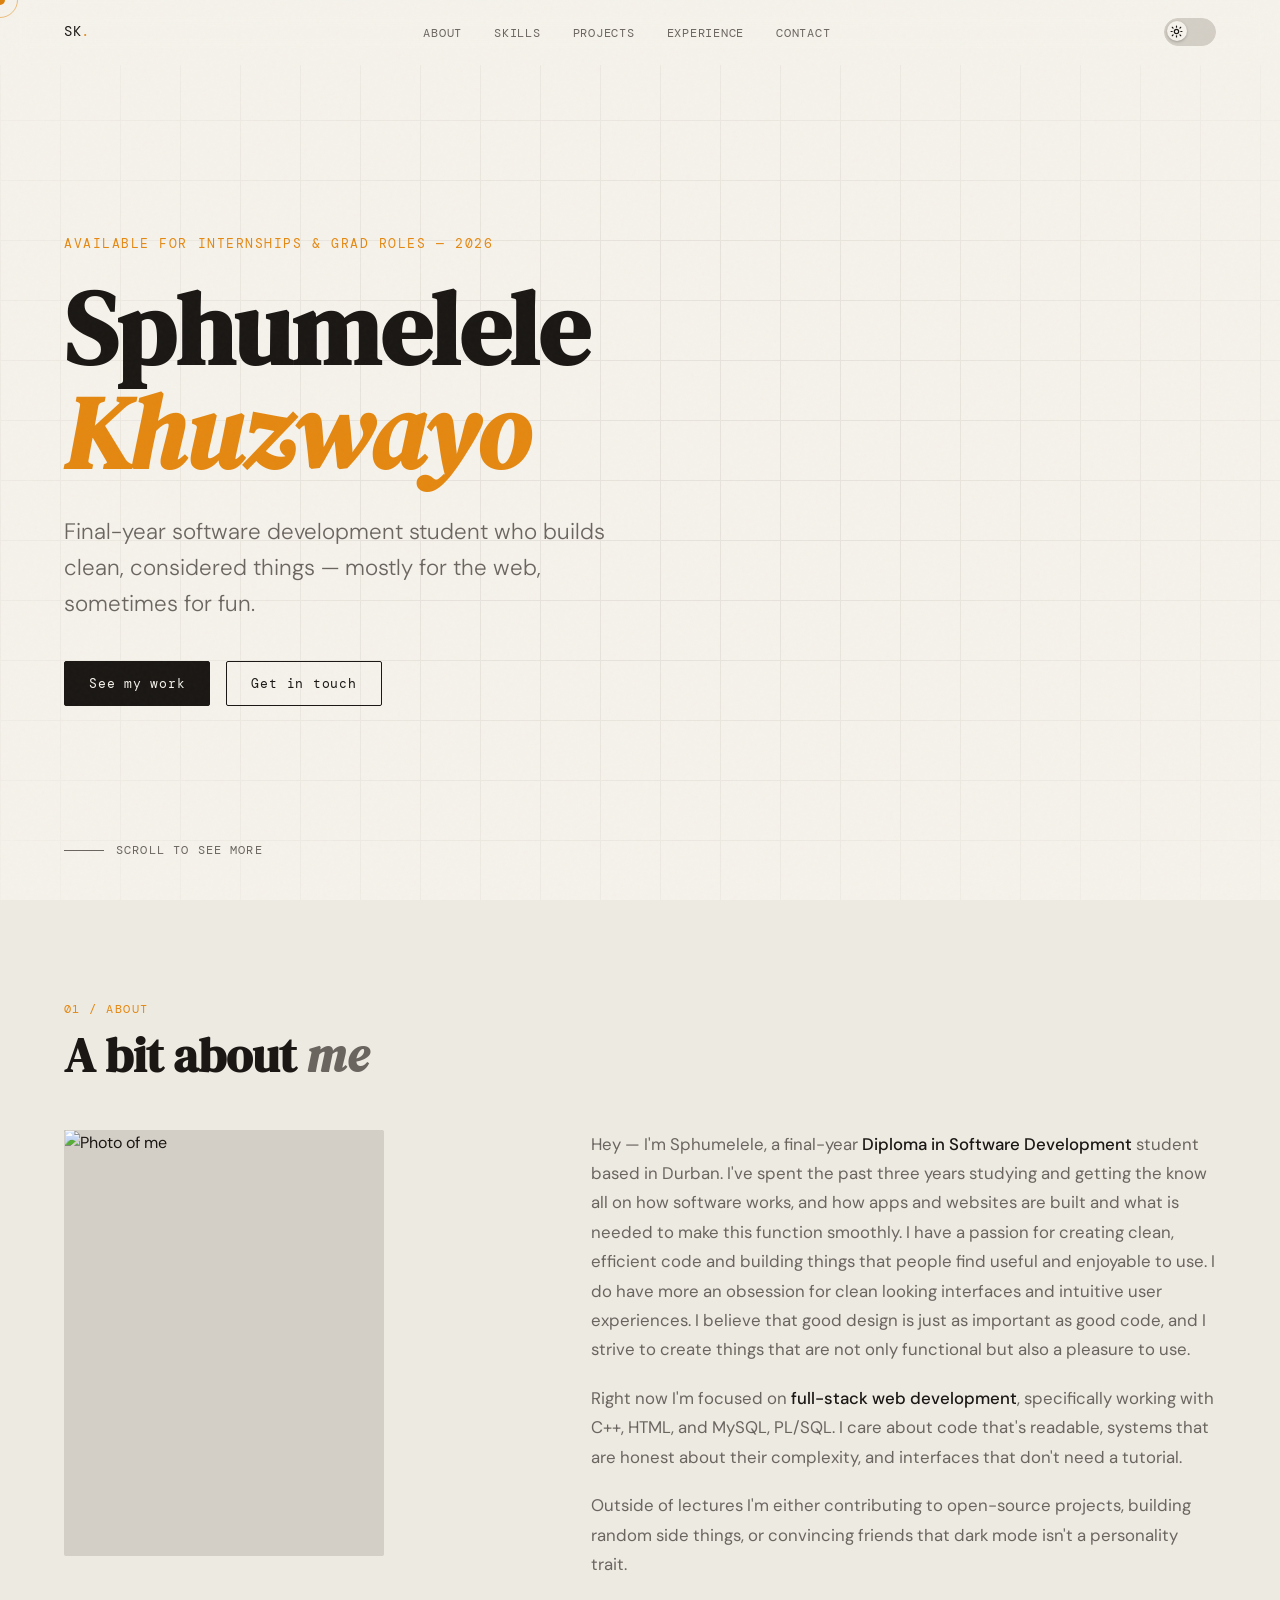
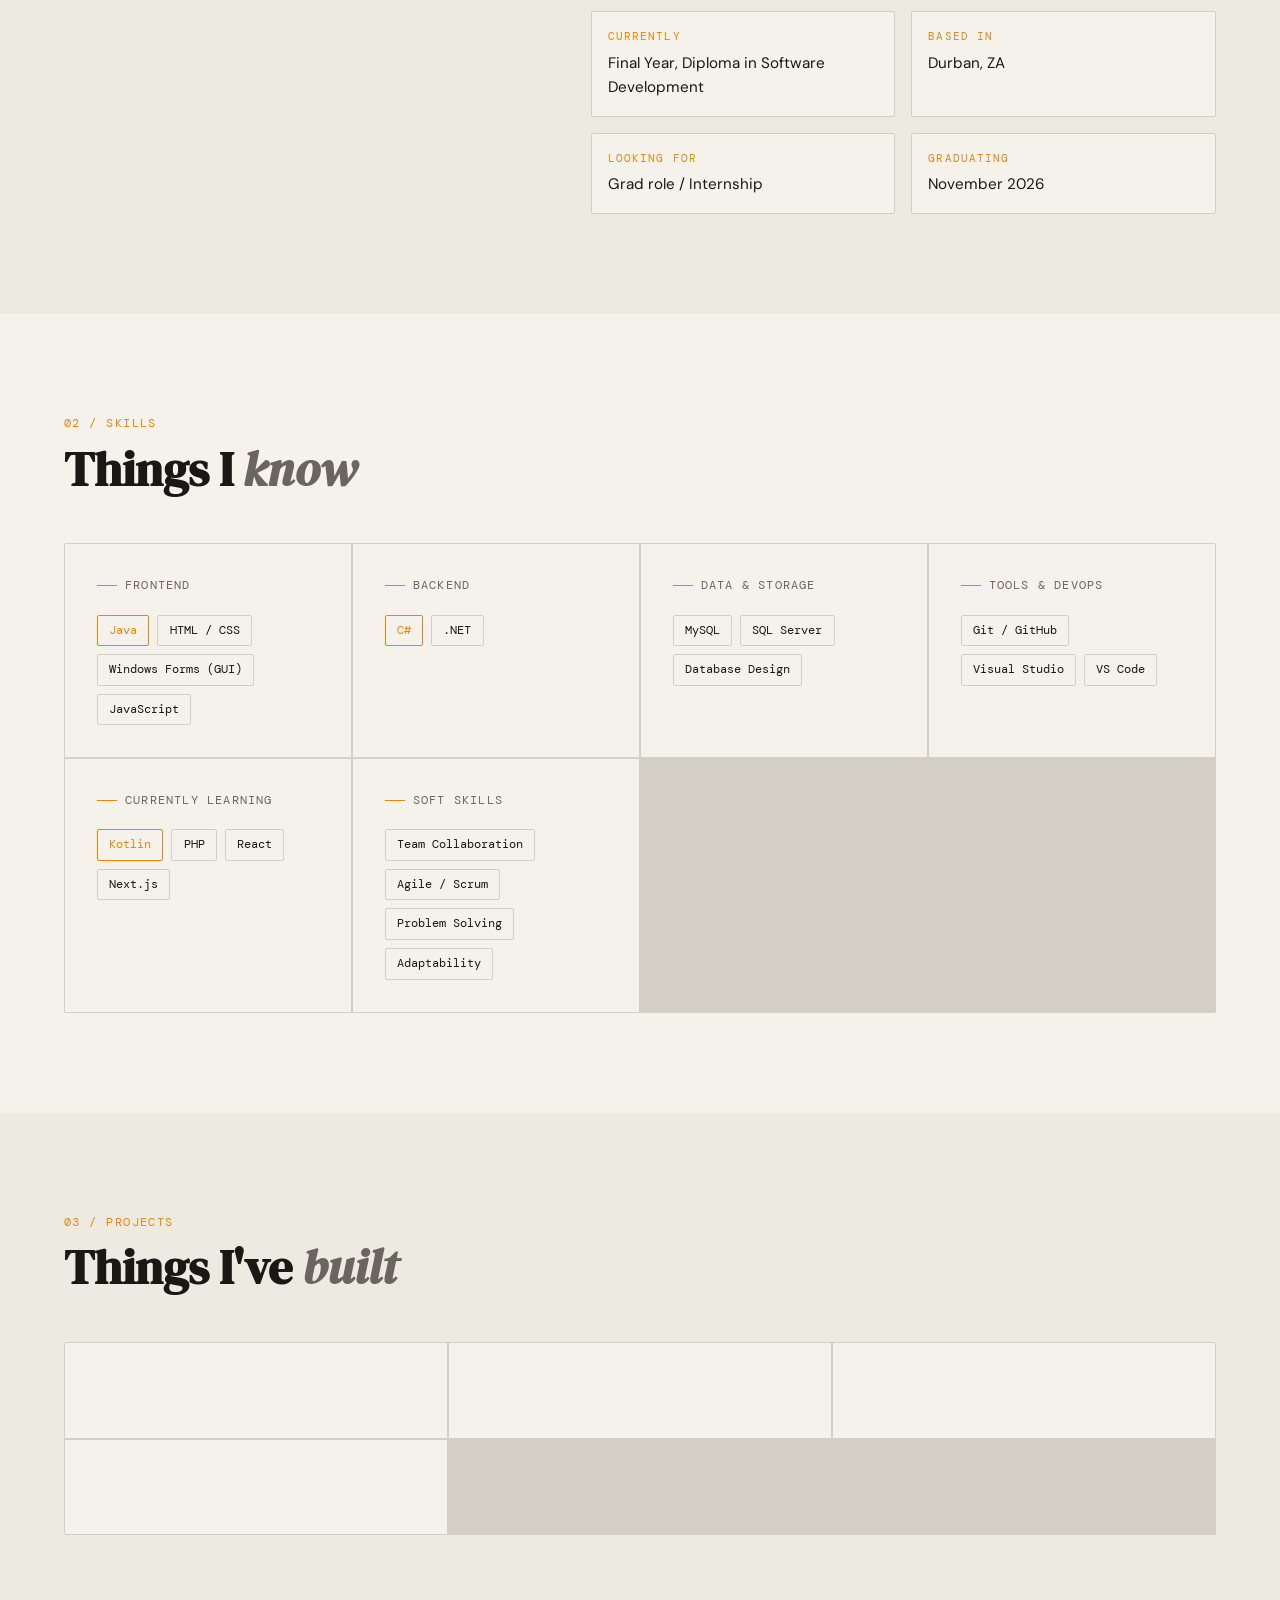
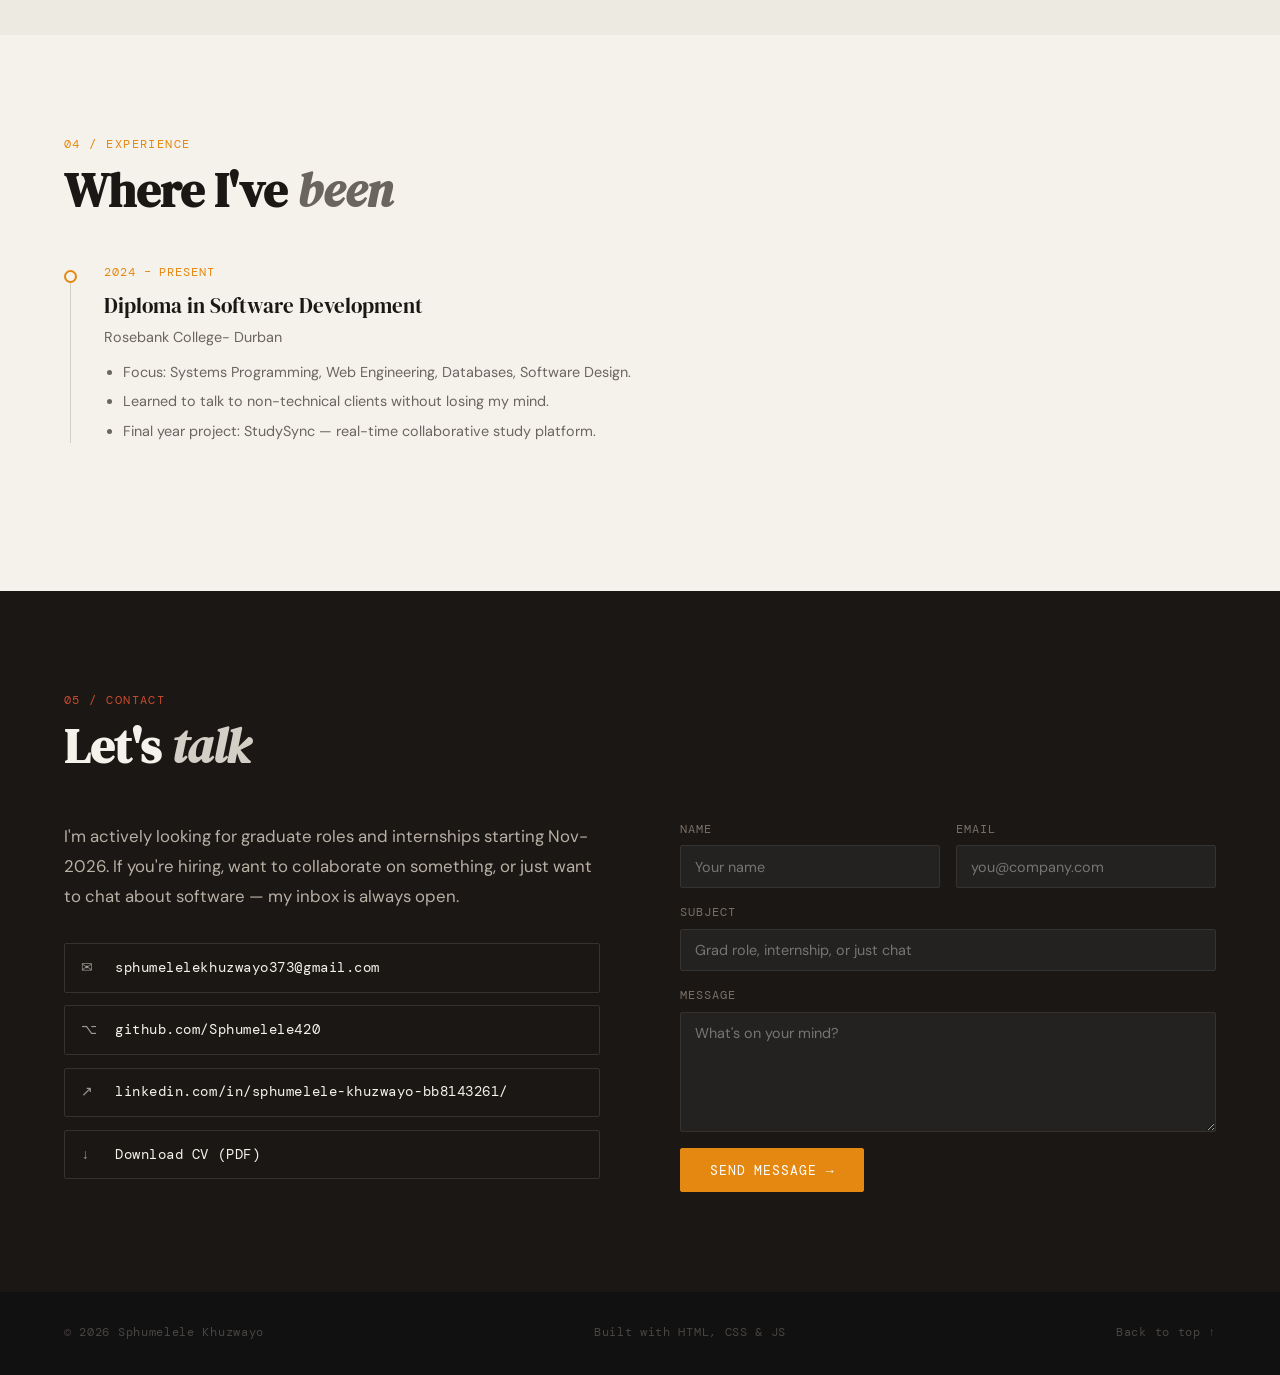
==== index.html @ 9c1cb3e5 "Rename main.html to index.html" ====
<!DOCTYPE html>
<html lang="en">
<head>
<meta charset="UTF-8">
<meta name="viewport" content="width=device-width, initial-scale=1.0">
<title>Sphumelele Khuzwayo — Software Developer</title>
<link rel="preconnect" href="https://fonts.googleapis.com">
<link rel=stylesheet href="styles.css">
<script defer src="script.js"></script>
<link href="https://fonts.googleapis.com/css2?family=DM+Serif+Display:ital@0;1&family=DM+Mono:wght@300;400;500&family=DM+Sans:ital,opsz,wght@0,9..40,300;0,9..40,400;0,9..40,500;1,9..40,300&display=swap" rel="stylesheet">

</head>
<body>

<!-- CURSOR -->
<div class="cursor" id="cursor"></div>
<div class="cursor-ring" id="cursorRing"></div>

<!-- NAV -->
<nav id="navbar">
  <a href="#hero" class="nav-logo">SK<span>.</span></a>
  <ul class="nav-links">
    <li><a href="#about">About</a></li>
    <li><a href="#skills">Skills</a></li>
    <li><a href="#projects">Projects</a></li>
    <li><a href="#experience">Experience</a></li>
    <li><a href="#contact">Contact</a></li>
  </ul>
  <label class="theme-toggle" title="Toggle dark / light mode" aria-label="Toggle dark mode">
    <input type="checkbox" id="themeToggle">
    <div class="toggle-track"></div>
    <div class="toggle-thumb">
      <!-- Sun -->
      <svg class="icon-sun" viewBox="0 0 24 24" fill="none" stroke="currentColor" stroke-width="2.2" stroke-linecap="round" stroke-linejoin="round">
        <circle cx="12" cy="12" r="4"/>
        <line x1="12" y1="2" x2="12" y2="4"/>
        <line x1="12" y1="20" x2="12" y2="22"/>
        <line x1="4.22" y1="4.22" x2="5.64" y2="5.64"/>
        <line x1="18.36" y1="18.36" x2="19.78" y2="19.78"/>
        <line x1="2" y1="12" x2="4" y2="12"/>
        <line x1="20" y1="12" x2="22" y2="12"/>
        <line x1="4.22" y1="19.78" x2="5.64" y2="18.36"/>
        <line x1="18.36" y1="5.64" x2="19.78" y2="4.22"/>
      </svg>
      <!-- Moon -->
      <svg class="icon-moon" viewBox="0 0 24 24" fill="none" stroke="currentColor" stroke-width="2.2" stroke-linecap="round" stroke-linejoin="round">
        <path d="M21 12.79A9 9 0 1 1 11.21 3 7 7 0 0 0 21 12.79z"/>
      </svg>
    </div>
  </label>
</nav>

<!-- HERO -->
<section id="hero">
  <div class="hero-grid-bg"></div>
  <div class="hero-inner">
    <p class="hero-eyebrow">Available for internships &amp; grad roles — 2026</p>
    <h1 class="hero-name">Sphumelele<br><em>Khuzwayo</em></h1>
    <p class="hero-tagline">
      Final-year software development student who builds clean, considered things — mostly for the web, sometimes for fun.
    </p>
    <div class="hero-cta-row">
      <a href="#projects" class="btn btn-primary">See my work</a>
      <a href="#contact" class="btn btn-ghost">Get in touch</a>
    </div>
  </div>
  <div class="hero-scroll-hint">
    <span class="scroll-line"></span>
    scroll to see more
  </div>
</section>

<!-- ABOUT -->
<section id="about">
  <div class="reveal">
    <p class="section-label">01 / About</p>
    <h2 class="section-title">A bit about <em>me</em></h2>
  </div>
  <div class="about-grid">
    <div class="about-photo-wrap reveal">
      <div class="about-photo">
        <img src="images/me.jpg" alt="Photo of me" class="about-photo-img">
      </div>
      <div class="about-offset-box"></div>
    </div>
    <div class="about-text reveal">
      <p>
        Hey — I'm Sphumelele, a final-year <strong>Diploma in Software Development</strong> student based in Durban.
        I've spent the past three years studying and getting the know all on how software works, and how apps and websites are built and what is needed to make this function smoothly. I have a passion for creating clean, efficient code and building things that people find useful and enjoyable to use.
         I do have more an obsession for clean looking interfaces and intuitive user experiences.
          I believe that good design is just as important as good code, and I strive to create things that are not only functional but also a pleasure to use.
      </p>
      <p>
        Right now I'm focused on <strong>full-stack web development</strong>, specifically working with
        C++, HTML, and MySQL, PL/SQL. I care about code that's readable, systems that are honest
        about their complexity, and interfaces that don't need a tutorial.
      </p>
      <p>
        Outside of lectures I'm either contributing to open-source projects, building random side things,
        or convincing friends that dark mode isn't a personality trait.
      </p>
      <div class="about-facts">
        <div class="fact">
          <div class="fact-label">Currently</div>
          <div class="fact-value">Final Year, Diploma in Software Development</div>
        </div>
        <div class="fact">
          <div class="fact-label">Based in</div>
          <div class="fact-value">Durban, ZA</div>
        </div>
        <div class="fact">
          <div class="fact-label">Looking for</div>
          <div class="fact-value">Grad role / Internship</div>
        </div>
        <div class="fact">
          <div class="fact-label">Graduating</div>
          <div class="fact-value">November 2026</div>
        </div>
      </div>
    </div>
  </div>
</section>

<!-- SKILLS -->
<section id="skills">
  <div class="reveal">
    <p class="section-label">02 / Skills</p>
    <h2 class="section-title">Things I <em>know</em></h2>
  </div>
  <div class="skills-layout reveal">
    <div class="skill-group">
      <div class="skill-group-title">Frontend</div>
      <div class="skill-tags">
        <span class="skill-tag highlight">Java</span>
        <span class="skill-tag">HTML / CSS</span>
        <span class="skill-tag">Windows Forms (GUI)</span>
        <span class="skill-tag">JavaScript</span>
      </div>
    </div>
    <div class="skill-group">
      <div class="skill-group-title">Backend</div>
      <div class="skill-tags">
        <span class="skill-tag highlight">C#</span>
        <span class="skill-tag">.NET</span>
      </div>
    </div>
    <div class="skill-group">
      <div class="skill-group-title">Data &amp; Storage</div>
      <div class="skill-tags">
        <span class="skill-tag">MySQL</span>
        <span class="skill-tag">SQL Server</span>
        <span class="skill-tag">Database Design</span>
      </div>
    </div>
    <div class="skill-group">
      <div class="skill-group-title">Tools &amp; DevOps</div>
      <div class="skill-tags">
        <span class="skill-tag">Git / GitHub</span>
        <span class="skill-tag">Visual Studio</span>
        <span class="skill-tag">VS Code</span>
      </div>
    </div>
    <div class="skill-group">
      <div class="skill-group-title">Currently learning</div>
      <div class="skill-tags">
        <span class="skill-tag highlight">Kotlin</span>
        <span class="skill-tag">PHP</span>
        <span class="skill-tag">React</span>
        <span class="skill-tag">Next.js</span>
      </div>
    </div>
    <div class="skill-group">
      <div class="skill-group-title">Soft Skills</div>
      <div class="skill-tags">
        <span class="skill-tag">Team Collaboration</span>
        <span class="skill-tag">Agile / Scrum</span>
        <span class="skill-tag">Problem Solving</span>
        <span class="skill-tag">Adaptability</span>
      </div>
    </div>
  </div>
</section>

<!-- PROJECTS -->
<section id="projects">
  <div class="reveal">
    <p class="section-label">03 / Projects</p>
    <h2 class="section-title">Things I've <em>built</em></h2>
  </div>
  <div class="projects-grid">
    <div class="project-card reveal">
      <div class="project-num">001</div>
      <h3 class="project-title">StudySync</h3>
      <p class="project-desc">
        A real-time collaborative study platform for university students — think Notion meets
        a shared Pomodoro timer. Built as my final-year project; currently used by ~40 people at my campus.
      </p>
      <div class="project-tech">
        <span>React</span><span>Node.js</span><span>Socket.io</span><span>PostgreSQL</span>
      </div>
      <div class="project-links">
        <a href="#" class="project-link">GitHub</a>
        <a href="#" class="project-link">Live demo</a>
      </div>
    </div>
    <div class="project-card reveal">
      <div class="project-num">002</div>
      <h3 class="project-title">Budgetly</h3>
      <p class="project-desc">
        Personal finance tracker with bank CSV import, category tagging, and a monthly
        summary email. First time I wrote proper automated tests — learned a lot about
        data validation the hard way.
      </p>
      <div class="project-tech">
        <span>Next.js</span><span>TypeScript</span><span>Prisma</span><span>SendGrid</span>
      </div>
      <div class="project-links">
        <a href="#" class="project-link">GitHub</a>
      </div>
    </div>
    <div class="project-card reveal">
      <div class="project-num">003</div>
      <h3 class="project-title">devlog CLI</h3>
      <p class="project-desc">
        A tiny command-line tool for keeping a daily dev journal directly in the terminal.
        Stores entries as markdown, supports searching and tagging. My first real Python
        package — published to PyPI.
      </p>
      <div class="project-tech">
        <span>Python</span><span>Click</span><span>SQLite</span><span>PyPI</span>
      </div>
      <div class="project-links">
        <a href="#" class="project-link">GitHub</a>
        <a href="#" class="project-link">PyPI</a>
      </div>
    </div>
    <div class="project-card reveal">
      <div class="project-num">004</div>
      <h3 class="project-title">Campus Events API</h3>
      <p class="project-desc">
        REST API for aggregating campus events from multiple societies. Built for a hackathon
        in 24 hours, won second place. Handles auth, pagination, and caching with Redis.
      </p>
      <div class="project-tech">
        <span>Express</span><span>JWT</span><span>Redis</span><span>MySQL</span>
      </div>
      <div class="project-links">
        <a href="#" class="project-link">GitHub</a>
        <a href="#" class="project-link">Docs</a>
      </div>
    </div>
  </div>
</section>

<!-- EXPERIENCE -->
<section id="experience">
  <div class="reveal">
    <p class="section-label">04 / Experience</p>
    <h2 class="section-title">Where I've <em>been</em></h2>
  </div>
  <div class="timeline">
    <div class="timeline-item">
      <div class="timeline-dot"></div>
      <div class="timeline-date">2024 – Present</div>
      <div class="timeline-role">Diploma in Software Development</div>
      <div class="timeline-org">Rosebank College- Durban</div>
      <div class="timeline-body">
        <ul>
          <li>Focus: Systems Programming, Web Engineering, Databases, Software Design.</li>
          <li>Learned to talk to non-technical clients without losing my mind.</li>
          <li>Final year project: StudySync — real-time collaborative study platform.</li>
        </ul>
      </div>
    </div>
</section>

<!-- CONTACT -->
<section id="contact">
  <div class="reveal">
    <p class="section-label">05 / Contact</p>
    <h2 class="section-title">Let's <em>talk</em></h2>
  </div>
  <div class="contact-layout">
    <div>
      <p class="contact-text">
        I'm actively looking for graduate roles and internships starting Nov-2026.
        If you're hiring, want to collaborate on something, or just want to chat about
        software — my inbox is always open.
      </p>
      <div class="contact-links">
        <a href="mailto:sphumelelekhuzwayo373@gmail.com" class="contact-link">
          <span class="contact-link-icon">✉</span>
          sphumelelekhuzwayo373@gmail.com
        </a>
        <a href="https://github.com/Sphumelele420" target="_blank" class="contact-link">
          <span class="contact-link-icon">⌥</span>
          github.com/Sphumelele420
        </a>
        <a href="https://www.linkedin.com/in/sphumelele-khuzwayo-bb8143261/" target="_blank" class="contact-link">
          <span class="contact-link-icon">↗</span>
          linkedin.com/in/sphumelele-khuzwayo-bb8143261/
        </a>
        <a href="#" class="contact-link">
          <span class="contact-link-icon">↓</span>
          Download CV (PDF)
        </a>
      </div>
    </div>
    <div class="contact-form reveal">
      <div class="form-row">
        <div class="form-group">
          <label class="form-label" for="name">Name</label>
          <input class="form-input" type="text" id="name" placeholder="Your name">
        </div>
        <div class="form-group">
          <label class="form-label" for="email">Email</label>
          <input class="form-input" type="email" id="email" placeholder="you@company.com">
        </div>
      </div>
      <div class="form-group">
        <label class="form-label" for="subject">Subject</label>
        <input class="form-input" type="text" id="subject" placeholder="Grad role, internship, or just chat">
      </div>
      <div class="form-group">
        <label class="form-label" for="message">Message</label>
        <textarea class="form-textarea" id="message" placeholder="What's on your mind?"></textarea>
      </div>
      <button class="btn-send" onclick="handleSend()">Send message →</button>
    </div>
  </div>
</section>

<!-- FOOTER -->
<footer>
  <span>© 2026 Sphumelele Khuzwayo</span>
  <span>Built with HTML, CSS &amp; JS</span>
  <a href="#hero">Back to top ↑</a>
</footer>


</body>
</html>
---- styles.css ----
:root {
    --bg: #f5f2eb;
    --ink: #1a1714;
    --muted: #6b6560;
    --accent: #e48811;
    --accent2: #2f6bc8;
    --card: #edeae2;
    --border: #d4cfc6;
    --nav-bg: rgba(245,242,235,0.85);
    --mono: 'DM Mono', monospace;
    --serif: 'DM Serif Display', serif;
    --sans: 'DM Sans', sans-serif;
    --transition-theme: background 0.4s ease, color 0.4s ease, border-color 0.4s ease;
  }

  [data-theme="dark"] {
    --bg: #111010;
    --ink: #f0ece4;
    --muted: #8a8480;
    --accent: #e48811;
    --accent2: #5b9cf6;
    --card: #1c1b19;
    --border: #2e2c29;
    --nav-bg: rgba(17,16,16,0.88);
  }

  *, *::before, *::after { box-sizing: border-box; margin: 0; padding: 0; }

  html { scroll-behavior: smooth; }

  body {
    background: var(--bg);
    color: var(--ink);
    font-family: var(--sans);
    font-size: 16px;
    line-height: 1.6;
    overflow-x: hidden;
    transition: background 0.4s ease, color 0.4s ease;
  }

  /* ── CURSOR ── */
  .cursor {
    width: 10px; height: 10px;
    background: var(--accent);
    border-radius: 50%;
    position: fixed; top: 0; left: 0;
    pointer-events: none;
    z-index: 9999;
    transition: transform 0.15s ease, opacity 0.2s;
    mix-blend-mode: multiply;
  }
  .cursor-ring {
    width: 36px; height: 36px;
    border: 1.5px solid var(--accent);
    border-radius: 50%;
    position: fixed; top: 0; left: 0;
    pointer-events: none;
    z-index: 9998;
    opacity: 0.5;
    transition: transform 0.35s cubic-bezier(.25,.46,.45,.94), opacity 0.3s;
  }
  body:hover .cursor { opacity: 1; }

  /* ── NAV ── */
  nav {
    position: fixed; top: 0; left: 0; right: 0;
    z-index: 100;
    padding: 18px 5vw;
    display: flex; align-items: center; justify-content: space-between;
    backdrop-filter: blur(12px);
    background: var(--nav-bg);
    border-bottom: 1px solid transparent;
    transition: border-color 0.3s, background 0.4s ease;
  }
  nav.scrolled { border-color: var(--border); }
  .nav-logo {
    font-family: var(--mono);
    font-size: 0.85rem;
    letter-spacing: 0.04em;
    color: var(--ink);
    text-decoration: none;
  }
  .nav-logo span { color: var(--accent); }
  .nav-links { display: flex; gap: 2rem; list-style: none; }
  .nav-links a {
    font-family: var(--mono);
    font-size: 0.78rem;
    letter-spacing: 0.06em;
    text-transform: uppercase;
    color: var(--muted);
    text-decoration: none;
    transition: color 0.2s;
    position: relative;
  }
  .nav-links a::after {
    content: '';
    position: absolute; bottom: -2px; left: 0; right: 0;
    height: 1px; background: var(--accent);
    transform: scaleX(0); transform-origin: left;
    transition: transform 0.25s ease;
  }
  .nav-links a:hover { color: var(--ink); }
  .nav-links a:hover::after { transform: scaleX(1); }

  /* ── HERO ── */
  #hero {
    min-height: 100vh;
    padding: 120px 5vw 80px;
    display: flex; align-items: center;
    position: relative;
    overflow: hidden;
  }
  .hero-grid-bg {
    position: absolute; inset: 0;
    background-image:
      linear-gradient(var(--border) 1px, transparent 1px),
      linear-gradient(90deg, var(--border) 1px, transparent 1px);
    background-size: 60px 60px;
    opacity: 0.4;
    mask-image: radial-gradient(ellipse 80% 80% at 50% 50%, black 30%, transparent 100%);
  }
  .hero-inner {
    max-width: 900px;
    position: relative;
    z-index: 1;
  }
  .hero-eyebrow {
    font-family: var(--mono);
    font-size: 0.8rem;
    letter-spacing: 0.12em;
    text-transform: uppercase;
    color: var(--accent);
    margin-bottom: 1.5rem;
    opacity: 0;
    animation: fadeUp 0.7s 0.2s forwards;
  }
  .hero-name {
    font-family: var(--serif);
    font-size: clamp(3.5rem, 8vw, 7rem);
    line-height: 1.0;
    color: var(--ink);
    margin-bottom: 0.3em;
    opacity: 0;
    animation: fadeUp 0.8s 0.35s forwards;
  }
  .hero-name em {
    font-style: italic;
    color: var(--accent);
  }
  .hero-tagline {
    font-size: clamp(1.1rem, 2.5vw, 1.4rem);
    font-weight: 300;
    color: var(--muted);
    max-width: 560px;
    margin-bottom: 2.5rem;
    opacity: 0;
    animation: fadeUp 0.8s 0.5s forwards;
  }
  .hero-cta-row {
    display: flex; gap: 1rem; flex-wrap: wrap;
    opacity: 0;
    animation: fadeUp 0.8s 0.65s forwards;
  }
  .btn {
    display: inline-flex; align-items: center; gap: 0.5rem;
    padding: 0.7rem 1.5rem;
    border-radius: 2px;
    font-family: var(--mono);
    font-size: 0.8rem;
    letter-spacing: 0.06em;
    text-decoration: none;
    cursor: pointer;
    border: 1.5px solid var(--ink);
    transition: all 0.2s;
  }
  .btn-primary { background: var(--ink); color: var(--bg); }
  .btn-primary:hover { background: var(--accent); border-color: var(--accent); }
  .btn-ghost { background: transparent; color: var(--ink); }
  .btn-ghost:hover { background: var(--ink); color: var(--bg); }

  .hero-scroll-hint {
    position: absolute; bottom: 2.5rem; left: 5vw;
    font-family: var(--mono); font-size: 0.72rem;
    letter-spacing: 0.1em; text-transform: uppercase;
    color: var(--muted);
    display: flex; align-items: center; gap: 0.75rem;
    opacity: 0;
    animation: fadeIn 1s 1.2s forwards;
  }
  .scroll-line {
    width: 40px; height: 1px; background: var(--muted);
    position: relative; overflow: hidden;
  }
  .scroll-line::after {
    content: '';
    position: absolute; top: 0; left: -100%; width: 100%; height: 100%;
    background: var(--accent);
    animation: scanline 2s 1.5s infinite;
  }

  /* ── SECTIONS ── */
  section { padding: 100px 5vw; }
  .section-label {
    font-family: var(--mono);
    font-size: 0.75rem;
    letter-spacing: 0.12em;
    text-transform: uppercase;
    color: var(--accent);
    margin-bottom: 0.6rem;
  }
  .section-title {
    font-family: var(--serif);
    font-size: clamp(2rem, 4vw, 3rem);
    line-height: 1.1;
    color: var(--ink);
    margin-bottom: 3rem;
  }
  .section-title em { font-style: italic; color: var(--muted); }

  /* ── ABOUT ── */
  #about { background: var(--card); }
  .about-grid {
    display: grid;
    grid-template-columns: 1fr 1.4fr;
    gap: 5rem;
    align-items: start;
  }
  .about-photo-wrap {
    position: relative;
  }
  .about-photo {
    width: 100%;
    max-width: 320px;
    aspect-ratio: 3/4;
    background: var(--border);
    border-radius: 2px;
    overflow: hidden;
    position: relative;
  }
  .about-photo-img {
    display: block;
    width: 100%;
    height: 100%;
    object-fit: cover;
  }
  .about-photo-placeholder {
    width: 100%; height: 100%;
    display: flex; align-items: center; justify-content: center;
    font-family: var(--mono); font-size: 0.8rem;
    color: var(--muted); letter-spacing: 0.05em;
    background: linear-gradient(135deg, #e8e3d8 0%, #d4cfc6 100%);
  }
  .about-photo::after {
    content: '';
    position: absolute; inset: 0;
    border: 1.5px solid var(--border);
    border-radius: 2px;
  }
  .about-offset-box {
    position: absolute;
    top: 12px; left: 12px; right: -12px; bottom: -12px;
    border: 1.5px solid var(--accent);
    border-radius: 2px;
    z-index: -1;
    opacity: 0.4;
  }
  .about-text p {
    color: var(--muted);
    margin-bottom: 1.2rem;
    font-size: 1.05rem;
    line-height: 1.75;
  }
  .about-text p strong { color: var(--ink); font-weight: 500; }
  .about-facts {
    display: grid; grid-template-columns: 1fr 1fr;
    gap: 1rem; margin-top: 2rem;
  }
  .fact {
    padding: 1rem;
    border: 1px solid var(--border);
    border-radius: 2px;
    background: var(--bg);
  }
  .fact-label {
    font-family: var(--mono); font-size: 0.7rem;
    letter-spacing: 0.1em; text-transform: uppercase;
    color: var(--accent); margin-bottom: 0.3rem;
  }
  .fact-value { font-size: 0.95rem; color: var(--ink); }

  /* ── SKILLS ── */
  #skills {}
  .skills-layout {
    display: grid;
    grid-template-columns: repeat(auto-fit, minmax(260px, 1fr));
    gap: 1.5px;
    background: var(--border);
    border: 1.5px solid var(--border);
    border-radius: 2px;
    overflow: hidden;
  }
  .skill-group {
    background: var(--bg);
    padding: 2rem;
    transition: background 0.2s;
  }
  .skill-group:hover { background: var(--card); }
  .skill-group-title {
    font-family: var(--mono); font-size: 0.75rem;
    letter-spacing: 0.1em; text-transform: uppercase;
    color: var(--muted); margin-bottom: 1.2rem;
    display: flex; align-items: center; gap: 0.5rem;
  }
  .skill-group-title::before {
    content: '';
    width: 20px; height: 1px; background: var(--accent);
  }
  .skill-tags { display: flex; flex-wrap: wrap; gap: 0.5rem; }
  .skill-tag {
    font-family: var(--mono); font-size: 0.78rem;
    padding: 0.3rem 0.7rem;
    border-radius: 2px;
    border: 1px solid var(--border);
    color: var(--ink);
    background: transparent;
    transition: all 0.2s;
    cursor: default;
  }
  .skill-tag:hover {
    background: var(--ink); color: var(--bg); border-color: var(--ink);
  }
  .skill-tag.highlight {
    border-color: var(--accent); color: var(--accent);
  }
  .skill-tag.highlight:hover {
    background: var(--accent); color: #fff; border-color: var(--accent);
  }

  /* ── PROJECTS ── */
  #projects { background: var(--card); }
  .projects-grid {
    display: grid;
    grid-template-columns: repeat(auto-fit, minmax(300px, 1fr));
    gap: 2px;
    background: var(--border);
    border: 1.5px solid var(--border);
    border-radius: 2px;
    overflow: hidden;
  }
  .project-card * {
  display: none;
}
  
  .project-card {
    background: var(--bg);
    padding: 2.2rem;
    display: flex; flex-direction: column;
    transition: background 0.2s;
    cursor: pointer;
    position: relative;
    overflow: hidden;
  }
  .project-card::before {
    content: '';
    position: absolute; top: 0; left: 0;
    width: 3px; height: 0;
    background: var(--accent);
    transition: height 0.35s ease;
  }
  .project-card:hover::before { height: 100%; }
  .project-card:hover { background: #f0ece3; }
  .project-num {
    font-family: var(--mono); font-size: 0.72rem;
    letter-spacing: 0.1em; color: var(--muted);
    margin-bottom: 1.5rem;
  }
  .project-title {
    font-family: var(--serif); font-size: 1.5rem;
    color: var(--ink); margin-bottom: 0.6rem;
    line-height: 1.2;
  }
  .project-desc {
    font-size: 0.9rem; color: var(--muted);
    line-height: 1.65; margin-bottom: 1.5rem;
    flex: 1;
  }
  .project-tech { display: flex; flex-wrap: wrap; gap: 0.4rem; margin-bottom: 1.5rem; }
  .project-tech span {
    font-family: var(--mono); font-size: 0.7rem;
    padding: 0.2rem 0.5rem;
    background: var(--card); border: 1px solid var(--border);
    border-radius: 2px; color: var(--muted);
  }
  .project-links { display: flex; gap: 1rem; }
  .project-link {
    font-family: var(--mono); font-size: 0.75rem;
    letter-spacing: 0.05em; text-transform: uppercase;
    color: var(--accent); text-decoration: none;
    border-bottom: 1px solid var(--accent);
    padding-bottom: 1px;
    transition: opacity 0.2s;
  }
  .project-link:hover { opacity: 0.7; }

  /* ── EXPERIENCE / TIMELINE ── */
  #experience {}
  .timeline { position: relative; padding-left: 2.5rem; }
  .timeline::before {
    content: '';
    position: absolute; left: 6px; top: 8px; bottom: 0;
    width: 1px; background: var(--border);
  }
  .timeline-item {
    position: relative; margin-bottom: 3rem;
    opacity: 0; transform: translateX(-10px);
    transition: opacity 0.5s, transform 0.5s;
  }
  .timeline-item.visible { opacity: 1; transform: none; }
  .timeline-dot {
    position: absolute; left: -2.5rem; top: 6px;
    width: 13px; height: 13px;
    border-radius: 50%;
    border: 2px solid var(--accent);
    background: var(--bg);
  }
  .timeline-date {
    font-family: var(--mono); font-size: 0.72rem;
    letter-spacing: 0.08em; text-transform: uppercase;
    color: var(--accent); margin-bottom: 0.4rem;
  }
  .timeline-role {
    font-family: var(--serif); font-size: 1.3rem;
    color: var(--ink); margin-bottom: 0.2rem;
  }
  .timeline-org {
    font-size: 0.9rem; color: var(--muted);
    margin-bottom: 0.7rem;
  }
  .timeline-body {
    font-size: 0.9rem; color: var(--muted);
    line-height: 1.7; max-width: 560px;
  }
  .timeline-body li { margin-left: 1.2rem; margin-bottom: 0.3rem; }

  /* ── CONTACT ── */
  #contact { background: var(--ink); color: var(--bg); }
  #contact .section-label { color: #c84b2f; }
  #contact .section-title { color: var(--bg); }
  #contact .section-title em { color: var(--border); }
  .contact-layout {
    display: grid; grid-template-columns: 1fr 1fr;
    gap: 5rem; align-items: start;
  }
  .contact-text {
    font-size: 1.05rem; color: #b8b0a4; line-height: 1.8;
  }
  .contact-links { margin-top: 2rem; display: flex; flex-direction: column; gap: 0.8rem; }
  .contact-link {
    display: flex; align-items: center; gap: 1rem;
    text-decoration: none; color: var(--bg);
    font-family: var(--mono); font-size: 0.85rem;
    letter-spacing: 0.04em;
    padding: 0.8rem 1rem;
    border: 1px solid #333;
    border-radius: 2px;
    transition: all 0.2s;
  }
  .contact-link:hover {
    background: var(--accent); border-color: var(--accent);
    transform: translateX(4px);
  }
  .contact-link-icon { width: 18px; opacity: 0.6; }
  .contact-form { display: flex; flex-direction: column; gap: 1rem; }
  .form-row { display: grid; grid-template-columns: 1fr 1fr; gap: 1rem; }
  .form-group { display: flex; flex-direction: column; gap: 0.4rem; }
  .form-label {
    font-family: var(--mono); font-size: 0.72rem;
    letter-spacing: 0.08em; text-transform: uppercase;
    color: #7a7068;
  }
  .form-input, .form-textarea {
    background: #242220; border: 1px solid #333;
    border-radius: 2px; padding: 0.7rem 0.9rem;
    color: var(--bg); font-family: var(--sans); font-size: 0.9rem;
    outline: none; transition: border-color 0.2s;
  }
  .form-input:focus, .form-textarea:focus { border-color: var(--accent); }
  .form-textarea { resize: vertical; min-height: 120px; }
  .btn-send {
    background: var(--accent); color: #fff;
    border: 1.5px solid var(--accent);
    padding: 0.8rem 1.8rem;
    font-family: var(--mono); font-size: 0.82rem;
    letter-spacing: 0.07em; text-transform: uppercase;
    border-radius: 2px; cursor: pointer;
    align-self: flex-start;
    transition: all 0.2s;
  }
  .btn-send:hover { background: transparent; color: var(--accent); }

  /* ── FOOTER ── */
  footer {
    background: #111;
    padding: 2rem 5vw;
    display: flex; align-items: center; justify-content: space-between;
    font-family: var(--mono); font-size: 0.72rem;
    letter-spacing: 0.06em; color: #4a4542;
  }
  footer a { color: #4a4542; text-decoration: none; transition: color 0.2s; }
  footer a:hover { color: var(--accent); }

  /* ── ANIMATIONS ── */
  @keyframes fadeUp {
    from { opacity: 0; transform: translateY(20px); }
    to { opacity: 1; transform: translateY(0); }
  }
  @keyframes fadeIn {
    from { opacity: 0; }
    to { opacity: 1; }
  }
  @keyframes scanline {
    0% { left: -100%; }
    100% { left: 100%; }
  }

  .reveal {
    opacity: 0; transform: translateY(24px);
    transition: opacity 0.65s ease, transform 0.65s ease;
  }
  .reveal.visible { opacity: 1; transform: none; }

  /* ── THEME TOGGLE ── */
  .theme-toggle {
    position: relative;
    width: 52px; height: 28px;
    cursor: pointer;
    flex-shrink: 0;
  }
  .theme-toggle input {
    opacity: 0; width: 0; height: 0; position: absolute;
  }
  .toggle-track {
    position: absolute; inset: 0;
    background: var(--border);
    border-radius: 50px;
    border: 1.5px solid var(--border);
    transition: background 0.35s ease, border-color 0.35s ease;
    overflow: hidden;
  }
  .toggle-track::before {
    content: '';
    position: absolute; inset: 0;
    background: var(--ink);
    opacity: 0;
    transition: opacity 0.35s ease;
    border-radius: 50px;
  }
  .theme-toggle input:checked ~ .toggle-track::before { opacity: 1; }
  .toggle-thumb {
    position: absolute;
    top: 3px; left: 3px;
    width: 20px; height: 20px;
    border-radius: 50%;
    background: var(--bg);
    transition: transform 0.35s cubic-bezier(.34,1.56,.64,1), background 0.35s;
    display: flex; align-items: center; justify-content: center;
    z-index: 1;
    box-shadow: 0 1px 3px rgba(0,0,0,0.25);
  }
  .theme-toggle input:checked ~ .toggle-thumb {
    transform: translateX(24px);
    background: #2a2825;
  }
  .icon-sun, .icon-moon {
    position: absolute;
    width: 13px; height: 13px;
    transition: opacity 0.25s, transform 0.35s;
  }
  .icon-sun {
    opacity: 1; transform: scale(1) rotate(0deg);
  }
  .icon-moon {
    opacity: 0; transform: scale(0.5) rotate(-30deg);
  }
  .theme-toggle input:checked ~ .toggle-thumb .icon-sun {
    opacity: 0; transform: scale(0.5) rotate(30deg);
  }
  .theme-toggle input:checked ~ .toggle-thumb .icon-moon {
    opacity: 1; transform: scale(1) rotate(0deg);
  }

  /* ── RESPONSIVE ── */
  @media (max-width: 768px) {
    .about-grid { grid-template-columns: 1fr; gap: 3rem; }
    .about-photo { aspect-ratio: 1/1; }
    .contact-layout { grid-template-columns: 1fr; gap: 3rem; }
    .form-row { grid-template-columns: 1fr; }
    .nav-links { display: none; }
    .cursor, .cursor-ring { display: none; }
  }

  [data-theme="dark"] #contact { background: #0a0a09; }
  [data-theme="dark"] footer { background: #0a0a09; }
  [data-theme="dark"] .about-photo-placeholder {
    background: linear-gradient(135deg, #1e1d1b 0%, #2a2825 100%);
  }
  [data-theme="dark"] .form-input,
  [data-theme="dark"] .form-textarea {
    background: #1a1917; border-color: #2e2c29; color: var(--ink);
  }
  [data-theme="dark"] .toggle-thumb { color: #f0ece4; }
  .toggle-thumb { color: #1a1714; }

  /* ── NOISE TEXTURE ── */
  body::before {
    content: '';
    position: fixed; inset: 0;
    background-image: url("data:image/svg+xml,%3Csvg viewBox='0 0 256 256' xmlns='http://www.w3.org/2000/svg'%3E%3Cfilter id='n'%3E%3CfeTurbulence type='fractalNoise' baseFrequency='0.9' numOctaves='4' stitchTiles='stitch'/%3E%3C/filter%3E%3Crect width='100%25' height='100%25' filter='url(%23n)' opacity='1'/%3E%3C/svg%3E");
    opacity: 0.025;
    pointer-events: none;
    z-index: 9997;
  }
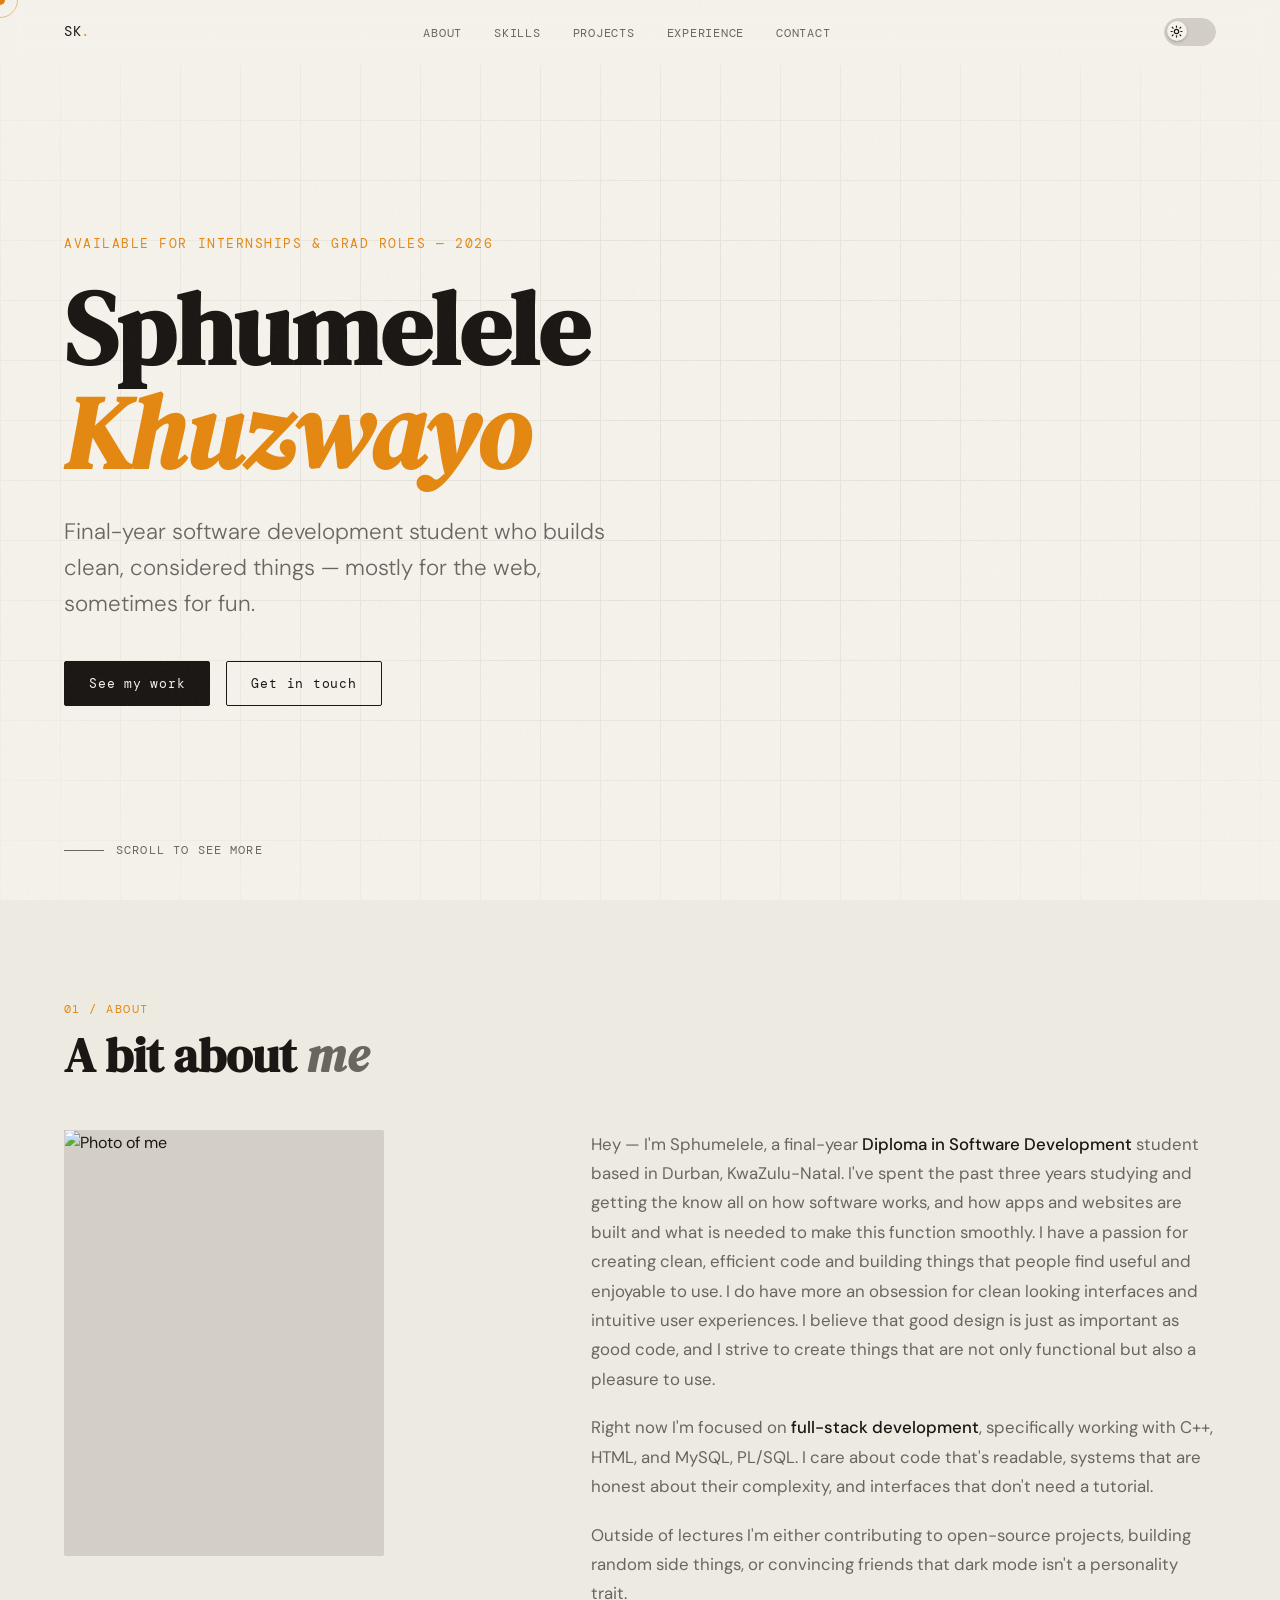
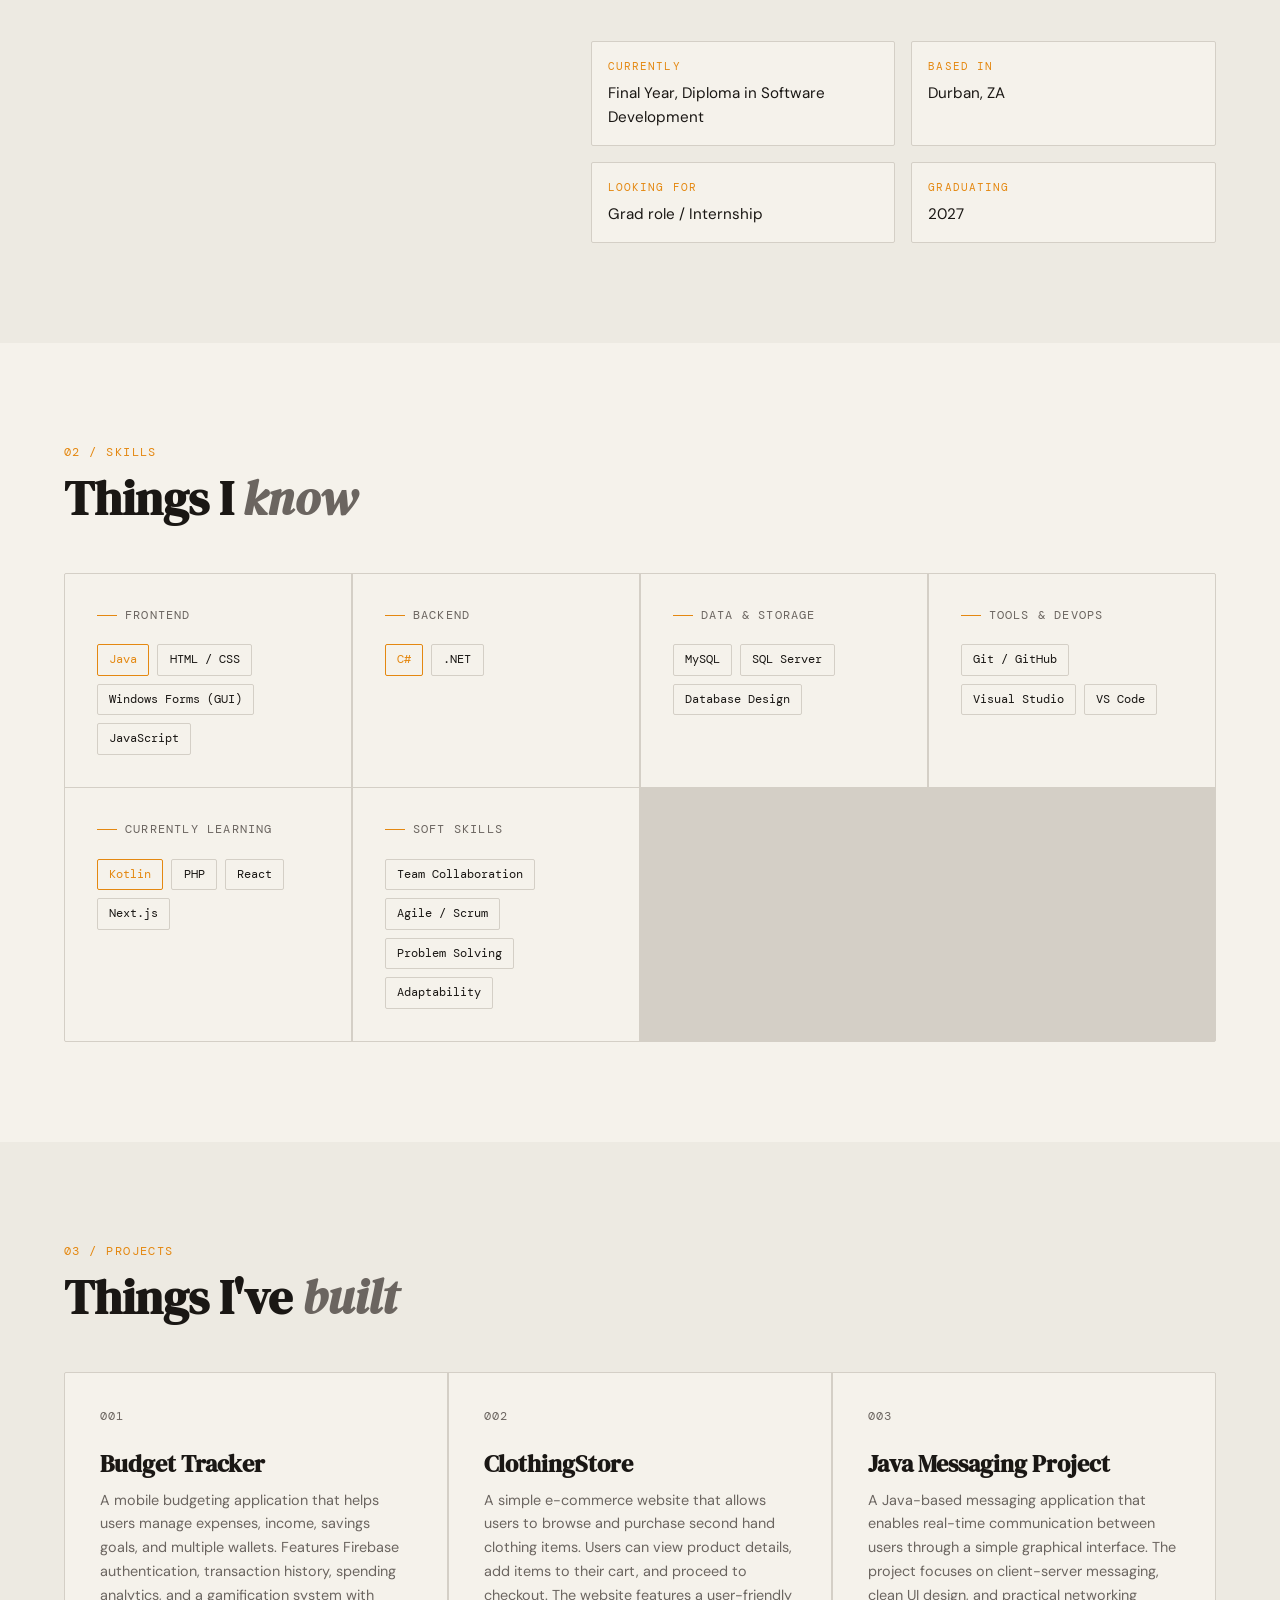
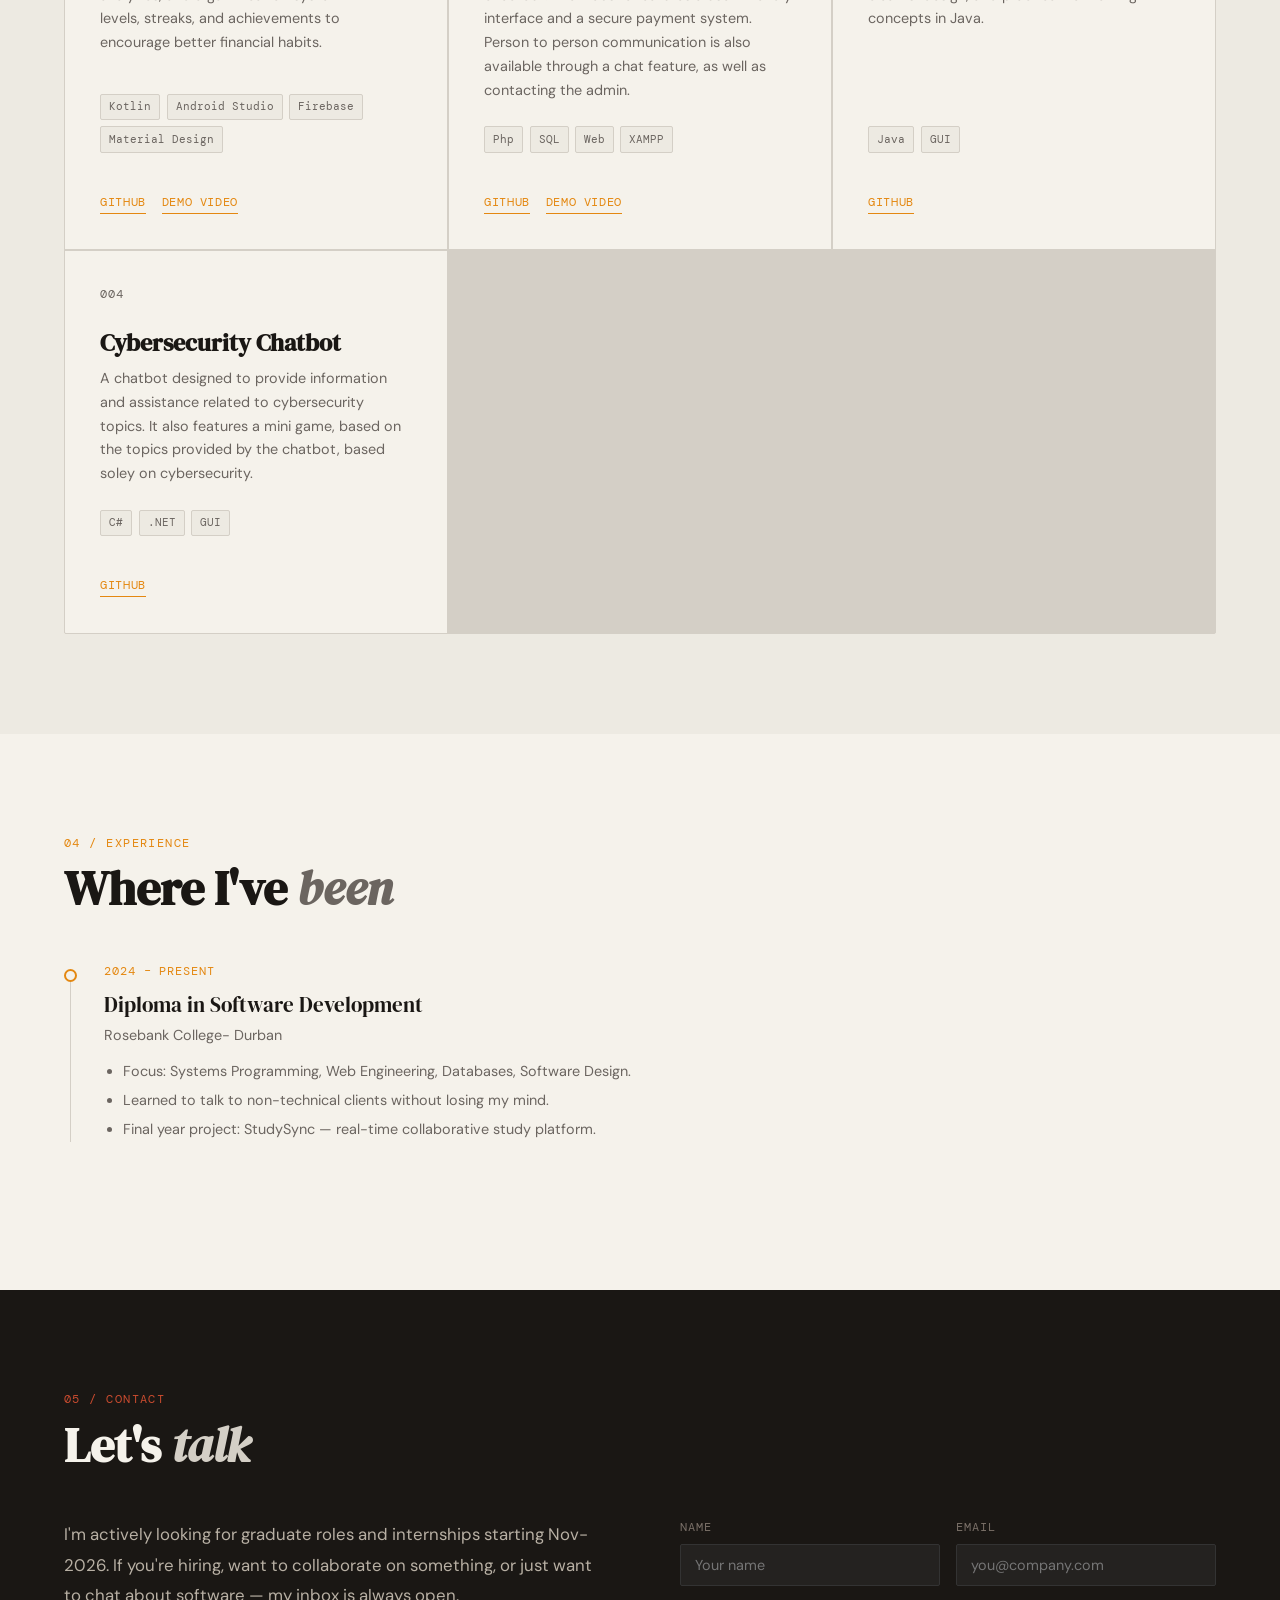
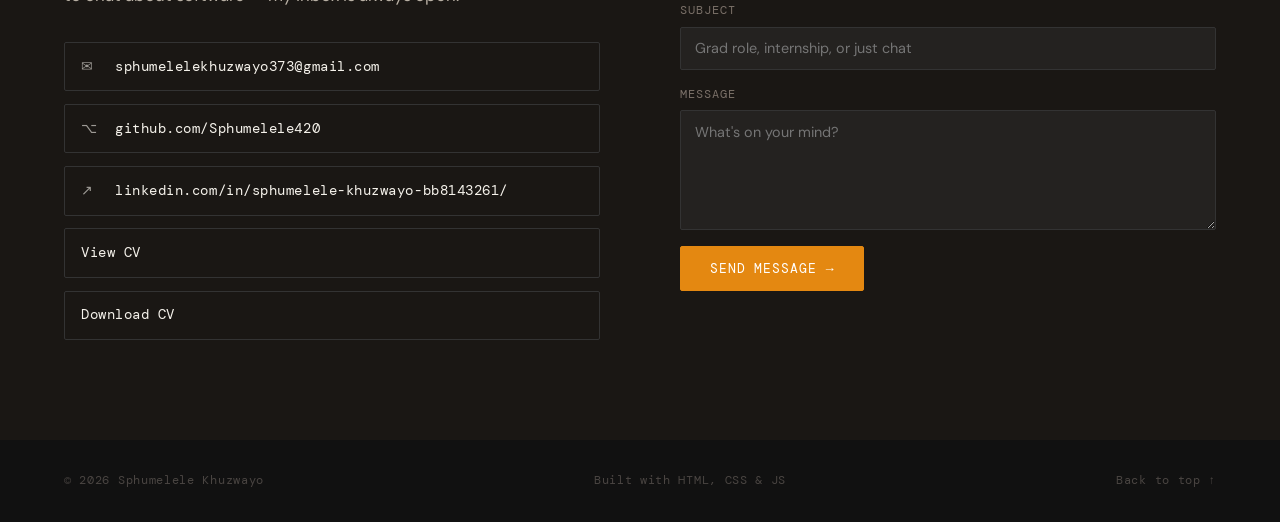
==== commit 9e01f4cf: "prod adds and other fixes" ====
--- a/index.html
+++ b/index.html
@@ -85,13 +85,13 @@
     </div>
     <div class="about-text reveal">
       <p>
-        Hey — I'm Sphumelele, a final-year <strong>Diploma in Software Development</strong> student based in Durban.
+        Hey — I'm Sphumelele, a final-year <strong>Diploma in Software Development</strong> student based in Durban, KwaZulu-Natal.
         I've spent the past three years studying and getting the know all on how software works, and how apps and websites are built and what is needed to make this function smoothly. I have a passion for creating clean, efficient code and building things that people find useful and enjoyable to use.
          I do have more an obsession for clean looking interfaces and intuitive user experiences.
           I believe that good design is just as important as good code, and I strive to create things that are not only functional but also a pleasure to use.
       </p>
       <p>
-        Right now I'm focused on <strong>full-stack web development</strong>, specifically working with
+        Right now I'm focused on <strong>full-stack development</strong>, specifically working with
         C++, HTML, and MySQL, PL/SQL. I care about code that's readable, systems that are honest
         about their complexity, and interfaces that don't need a tutorial.
       </p>
@@ -114,7 +114,7 @@
         </div>
         <div class="fact">
           <div class="fact-label">Graduating</div>
-          <div class="fact-value">November 2026</div>
+          <div class="fact-value"> 2027</div>
         </div>
       </div>
     </div>
@@ -190,63 +190,88 @@
   <div class="projects-grid">
     <div class="project-card reveal">
       <div class="project-num">001</div>
-      <h3 class="project-title">StudySync</h3>
+      <h3 class="project-title">Budget Tracker</h3>
       <p class="project-desc">
-        A real-time collaborative study platform for university students — think Notion meets
-        a shared Pomodoro timer. Built as my final-year project; currently used by ~40 people at my campus.
+        A mobile budgeting application that helps users manage expenses, income, savings goals,
+        and multiple wallets. Features Firebase authentication, transaction history, spending
+        analytics, and a gamification system with levels, streaks, and achievements to encourage
+        better financial habits.
       </p>
       <div class="project-tech">
-        <span>React</span><span>Node.js</span><span>Socket.io</span><span>PostgreSQL</span>
+        <span>Kotlin</span><span>Android Studio</span><span>Firebase</span><span>Material Design</span>
       </div>
       <div class="project-links">
-        <a href="#" class="project-link">GitHub</a>
-        <a href="#" class="project-link">Live demo</a>
-      </div>
-    </div>
+        <a href="https://github.com/Sphumelele420/Budget-App"
+           class="project-link"
+           target="_blank"
+           rel="noopener noreferrer">
+           GitHub
+        </a>
+        <a href="https://drive.google.com/file/d/15jD-l_92D2L5-qWUxG_kILexTD2iVIUQ/view?usp=drive_link"
+           class="project-link"
+           target="_blank"
+           rel="noopener noreferrer">
+           Demo Video
+        </a>
+      </div>
+    </div>
+
     <div class="project-card reveal">
       <div class="project-num">002</div>
-      <h3 class="project-title">Budgetly</h3>
+      <h3 class="project-title">ClothingStore</h3>
       <p class="project-desc">
-        Personal finance tracker with bank CSV import, category tagging, and a monthly
-        summary email. First time I wrote proper automated tests — learned a lot about
-        data validation the hard way.
+        A simple e-commerce website that allows users to browse and purchase second hand clothing items.
+        Users can view product details, add items to their cart, and proceed to checkout. The website features a user-friendly interface and a secure payment system.
+        Person to person communication is also available through a chat feature, as well as contacting the admin.
       </p>
       <div class="project-tech">
-        <span>Next.js</span><span>TypeScript</span><span>Prisma</span><span>SendGrid</span>
+        <span>Php</span><span>SQL</span><span>Web</span><span>XAMPP</span>
       </div>
       <div class="project-links">
-        <a href="#" class="project-link">GitHub</a>
-      </div>
-    </div>
+        <a href="https://github.com/Sphumelele420/ClothingStore.git" class="project-link" target="_blank" rel="noopener noreferrer">
+          GitHub
+        </a>
+        <a href="https://drive.google.com/file/d/1Zj-h03WDWI-L_xOlG6-M6XDKlLUoyMvs/view?usp=drive_link"
+           class="project-link"
+           target="_blank"
+           rel="noopener noreferrer">
+           Demo Video
+        </a>
+      </div>
+    </div>
+
     <div class="project-card reveal">
       <div class="project-num">003</div>
-      <h3 class="project-title">devlog CLI</h3>
+      <h3 class="project-title">Java Messaging Project</h3>
       <p class="project-desc">
-        A tiny command-line tool for keeping a daily dev journal directly in the terminal.
-        Stores entries as markdown, supports searching and tagging. My first real Python
-        package — published to PyPI.
+        A Java-based messaging application that enables real-time communication between users through
+        a simple graphical interface. The project focuses on client-server messaging, clean UI design,
+        and practical networking concepts in Java.
       </p>
       <div class="project-tech">
-        <span>Python</span><span>Click</span><span>SQLite</span><span>PyPI</span>
+        <span>Java</span><span>GUI</span>
       </div>
       <div class="project-links">
-        <a href="#" class="project-link">GitHub</a>
-        <a href="#" class="project-link">PyPI</a>
-      </div>
-    </div>
+        <a href="https://github.com/Sphumelele420/Java-Messaging-Proj.git" class="project-link" target="_blank" rel="noopener noreferrer">
+          GitHub
+        </a>
+      </div>
+    </div>
+
     <div class="project-card reveal">
       <div class="project-num">004</div>
-      <h3 class="project-title">Campus Events API</h3>
+      <h3 class="project-title">Cybersecurity Chatbot</h3>
       <p class="project-desc">
-        REST API for aggregating campus events from multiple societies. Built for a hackathon
-        in 24 hours, won second place. Handles auth, pagination, and caching with Redis.
+        A chatbot designed to provide information and assistance related to cybersecurity topics.
+        It also features a mini game, based on the topics provided by the chatbot, based soley on cybersecurity.
       </p>
       <div class="project-tech">
-        <span>Express</span><span>JWT</span><span>Redis</span><span>MySQL</span>
+        <span>C#</span><span>.NET</span><span>GUI</span>
       </div>
       <div class="project-links">
-        <a href="#" class="project-link">GitHub</a>
-        <a href="#" class="project-link">Docs</a>
+        <a href="https://github.com/Sphumelele420/Chat-Bot.git" class="project-link" target="_blank" rel="noopener noreferrer">
+          GitHub
+        </a>
       </div>
     </div>
   </div>
@@ -300,10 +325,17 @@
           <span class="contact-link-icon">↗</span>
           linkedin.com/in/sphumelele-khuzwayo-bb8143261/
         </a>
-        <a href="#" class="contact-link">
-          <span class="contact-link-icon">↓</span>
-          Download CV (PDF)
-        </a>
+        <a href="assets/Sphumelele Khuzwayo2.pdf"
+   target="_blank"
+   class="contact-link">
+   View CV
+</a>
+
+<a href="assets/Sphumelele Khuzwayo2.pdf"
+   download
+   class="contact-link">
+   Download CV
+</a>
       </div>
     </div>
     <div class="contact-form reveal">
--- a/styles.css
+++ b/styles.css
@@ -19,7 +19,7 @@
     --ink: #f0ece4;
     --muted: #8a8480;
     --accent: #e48811;
-    --accent2: #5b9cf6;
+    --accent2: #e48811;
     --card: #1c1b19;
     --border: #2e2c29;
     --nav-bg: rgba(17,16,16,0.88);
@@ -348,9 +348,9 @@
     border-radius: 2px;
     overflow: hidden;
   }
-  .project-card * {
-  display: none;
-}
+  .project-card > * {
+    display: block;
+  }
   
   .project-card {
     background: var(--bg);
@@ -369,7 +369,7 @@
     transition: height 0.35s ease;
   }
   .project-card:hover::before { height: 100%; }
-  .project-card:hover { background: #f0ece3; }
+  .project-card:hover { background: var(--card); }
   .project-num {
     font-family: var(--mono); font-size: 0.72rem;
     letter-spacing: 0.1em; color: var(--muted);
@@ -392,7 +392,7 @@
     background: var(--card); border: 1px solid var(--border);
     border-radius: 2px; color: var(--muted);
   }
-  .project-links { display: flex; gap: 1rem; }
+  .project-links { display: flex; gap: 1rem; margin-top: 1rem; }
   .project-link {
     font-family: var(--mono); font-size: 0.75rem;
     letter-spacing: 0.05em; text-transform: uppercase;
@@ -402,6 +402,21 @@
     transition: opacity 0.2s;
   }
   .project-link:hover { opacity: 0.7; }
+  .project-video-wrap {
+    margin: 0 0 1rem;
+    border-radius: 6px;
+    overflow: hidden;
+    border: 1px solid var(--border);
+    background: #000;
+  }
+  .project-video {
+    display: block;
+    width: 100%;
+    height: auto;
+    max-height: 220px;
+    object-fit: cover;
+    background: #000;
+  }
 
   /* ── EXPERIENCE / TIMELINE ── */
   #experience {}
@@ -605,6 +620,24 @@
   [data-theme="dark"] .about-photo-placeholder {
     background: linear-gradient(135deg, #1e1d1b 0%, #2a2825 100%);
   }
+  [data-theme="dark"] .project-card:hover { background: #171513; }
+  [data-theme="dark"] .project-title { color: var(--ink); }
+  [data-theme="dark"] .project-desc { color: #b8b0a4; }
+  [data-theme="dark"] .project-tech span {
+    background: #1d1b18; border-color: #3a342f; color: #e7dfd2;
+  }
+  [data-theme="dark"] .project-link {
+    color: var(--accent2); border-color: var(--accent2);
+  }
+  [data-theme="dark"] #contact .section-label { color: #f4a261; }
+  [data-theme="dark"] #contact .section-title { color: #f7f2e8; }
+  [data-theme="dark"] #contact .section-title em { color: #c7bba8; }
+  [data-theme="dark"] .contact-text { color: #d6ccb8; }
+  [data-theme="dark"] .contact-link {
+    color: #f7f2e8; border-color: #3a342f; background: rgba(255,255,255,0.03);
+  }
+  [data-theme="dark"] .contact-link:hover { background: var(--accent); color: #fff; }
+  [data-theme="dark"] .form-label { color: #b7a892; }
   [data-theme="dark"] .form-input,
   [data-theme="dark"] .form-textarea {
     background: #1a1917; border-color: #2e2c29; color: var(--ink);
